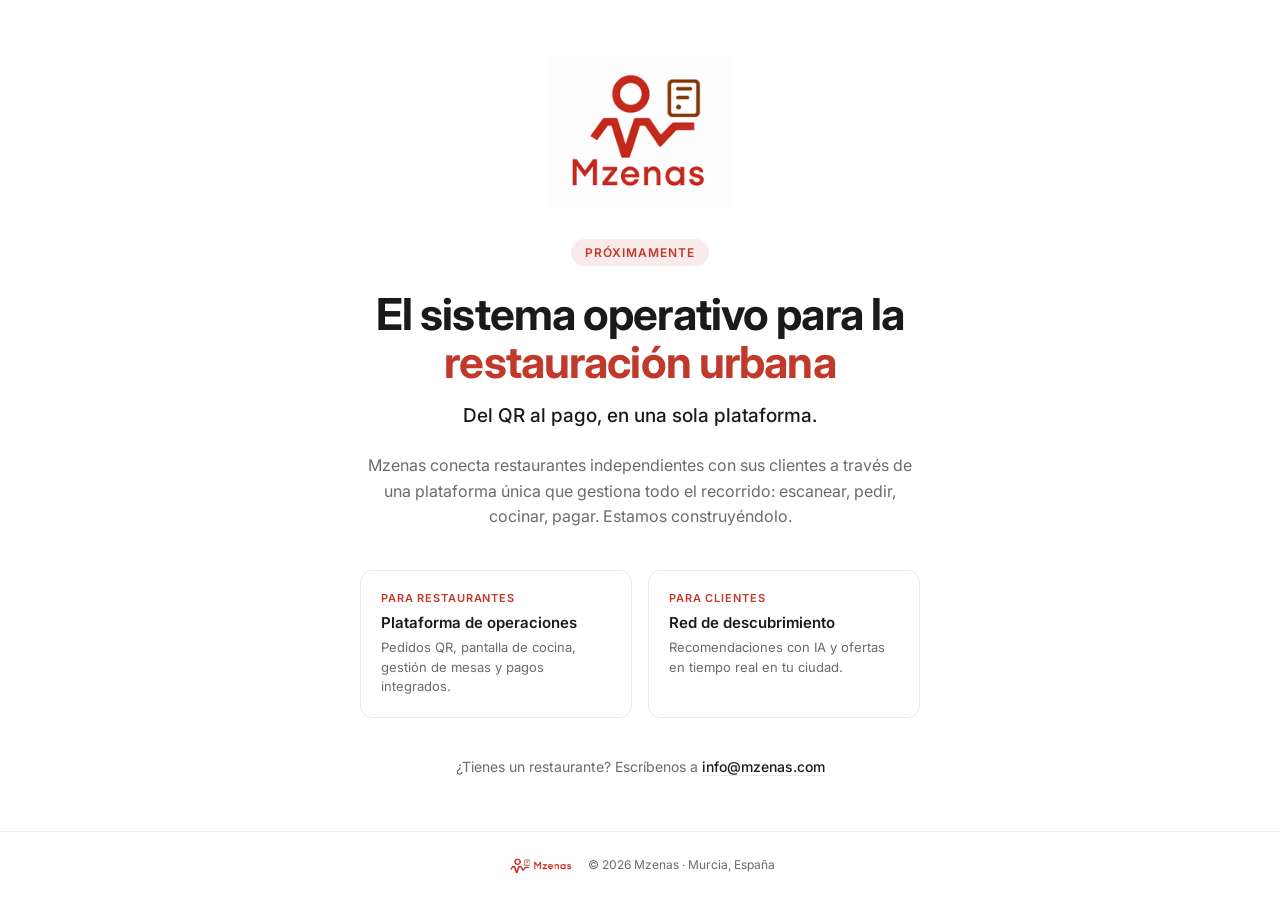
==== index.html @ a190f524 "Migrate site to official Mzenas branding Adopt the assets and palette from the 2026-04-25 branding p" ====
<!DOCTYPE html>
<html lang="es">
<head>
<meta charset="UTF-8">
<meta name="viewport" content="width=device-width, initial-scale=1.0">
<link rel="icon" type="image/png" href="assets/mzenas-favicon.png">
<link rel="apple-touch-icon" href="assets/mzenas-app-icon.png">
<title>Mzenas — El sistema operativo para la restauración urbana</title>
<meta name="description" content="Mzenas conecta restaurantes y clientes en una sola plataforma: desde el escaneo del QR hasta el pago. Próximamente.">
<meta name="theme-color" content="#C0392B">

<meta property="og:type" content="website">
<meta property="og:url" content="https://mzenas.com/">
<meta property="og:title" content="Mzenas — El sistema operativo para la restauración urbana">
<meta property="og:description" content="Mzenas conecta restaurantes y clientes en una sola plataforma: desde el escaneo del QR hasta el pago. Próximamente.">
<meta property="og:image" content="https://mzenas.com/assets/mzenas-logo-principal.png">
<meta name="twitter:card" content="summary_large_image">

<link rel="preconnect" href="https://fonts.googleapis.com">
<link rel="preconnect" href="https://fonts.gstatic.com" crossorigin>
<link href="https://fonts.googleapis.com/css2?family=Inter:wght@400;500;600;700&display=swap" rel="stylesheet">

<style>
*, *::before, *::after { box-sizing: border-box; margin: 0; padding: 0; }

:root {
  --primary: #1A1A1A;
  --accent: #C0392B;        /* Mzenas red — from official branding sheet */
  --accent-soft: rgba(192, 57, 43, 0.1);
  --secondary: #7B3F00;     /* Mzenas brown — from official branding sheet */
  --text: #1A1A1A;
  --muted: #6B6B6B;
  --surface: #FFFFFF;
  --line: #EAEAEA;
}

html, body { height: 100%; }

body {
  font-family: 'Inter', -apple-system, BlinkMacSystemFont, sans-serif;
  color: var(--text);
  background: var(--surface);
  -webkit-font-smoothing: antialiased;
  -moz-osx-font-smoothing: grayscale;
  display: flex;
  flex-direction: column;
  min-height: 100vh;
}

main {
  flex: 1;
  display: flex;
  align-items: center;
  justify-content: center;
  padding: 48px 24px;
}

.container {
  max-width: 560px;
  width: 100%;
  text-align: center;
}

.logo {
  width: 180px;
  height: auto;
  margin: 0 auto 32px;
  display: block;
}

.footer-mark {
  height: 20px;
  width: auto;
  vertical-align: middle;
  margin-right: 8px;
}

.badge {
  display: inline-block;
  font-size: 12px;
  font-weight: 600;
  letter-spacing: 0.08em;
  text-transform: uppercase;
  color: var(--accent);
  background: var(--accent-soft);
  padding: 6px 14px;
  border-radius: 24px;
  margin-bottom: 24px;
}

h1 {
  font-size: 44px;
  font-weight: 700;
  letter-spacing: -0.02em;
  line-height: 1.1;
  margin-bottom: 16px;
}

h1 .accent { color: var(--accent); }

.tagline {
  font-size: 19px;
  font-weight: 500;
  color: var(--text);
  margin-bottom: 24px;
  line-height: 1.4;
}

.description {
  font-size: 16px;
  color: var(--muted);
  line-height: 1.6;
  margin-bottom: 40px;
}

.pillars {
  display: grid;
  grid-template-columns: 1fr 1fr;
  gap: 16px;
  margin-bottom: 40px;
  text-align: left;
}

.pillar {
  padding: 20px;
  border: 1px solid var(--line);
  border-radius: 12px;
}

.pillar-label {
  font-size: 11px;
  font-weight: 600;
  letter-spacing: 0.08em;
  text-transform: uppercase;
  color: var(--accent);
  margin-bottom: 8px;
}

.pillar-title {
  font-size: 15px;
  font-weight: 600;
  margin-bottom: 6px;
}

.pillar-desc {
  font-size: 13px;
  color: var(--muted);
  line-height: 1.5;
}

.contact {
  font-size: 14px;
  color: var(--muted);
}

.contact a {
  color: var(--text);
  text-decoration: none;
  font-weight: 500;
  border-bottom: 1px solid var(--line);
  transition: border-color 200ms;
}

.contact a:hover { border-color: var(--accent); }

footer {
  padding: 24px;
  text-align: center;
  font-size: 12px;
  color: var(--muted);
  border-top: 1px solid var(--line);
}

@media (max-width: 560px) {
  h1 { font-size: 34px; }
  .tagline { font-size: 17px; }
  .pillars { grid-template-columns: 1fr; }
  .logo { width: 80px; height: 80px; }
}
</style>
</head>
<body>

<main>
  <div class="container">
    <img src="assets/mzenas-logo-vertical.png" alt="Mzenas" class="logo">
    <span class="badge">Próximamente</span>
    <h1>El sistema operativo para la <span class="accent">restauración urbana</span></h1>
    <p class="tagline">Del QR al pago, en una sola plataforma.</p>
    <p class="description">
      Mzenas conecta restaurantes independientes con sus clientes a través de una plataforma única que gestiona todo el recorrido: escanear, pedir, cocinar, pagar. Estamos construyéndolo.
    </p>

    <div class="pillars">
      <div class="pillar">
        <div class="pillar-label">Para restaurantes</div>
        <div class="pillar-title">Plataforma de operaciones</div>
        <div class="pillar-desc">Pedidos QR, pantalla de cocina, gestión de mesas y pagos integrados.</div>
      </div>
      <div class="pillar">
        <div class="pillar-label">Para clientes</div>
        <div class="pillar-title">Red de descubrimiento</div>
        <div class="pillar-desc">Recomendaciones con IA y ofertas en tiempo real en tu ciudad.</div>
      </div>
    </div>

    <p class="contact">
      ¿Tienes un restaurante? Escríbenos a <a href="mailto:info@mzenas.com">info@mzenas.com</a>
    </p>
  </div>
</main>

<footer>
  <img src="assets/mzenas-logo-principal.png" alt="" class="footer-mark" aria-hidden="true">
  © <span id="year"></span> Mzenas · Murcia, España
</footer>

<script>
  document.getElementById('year').textContent = new Date().getFullYear();
</script>

</body>
</html>
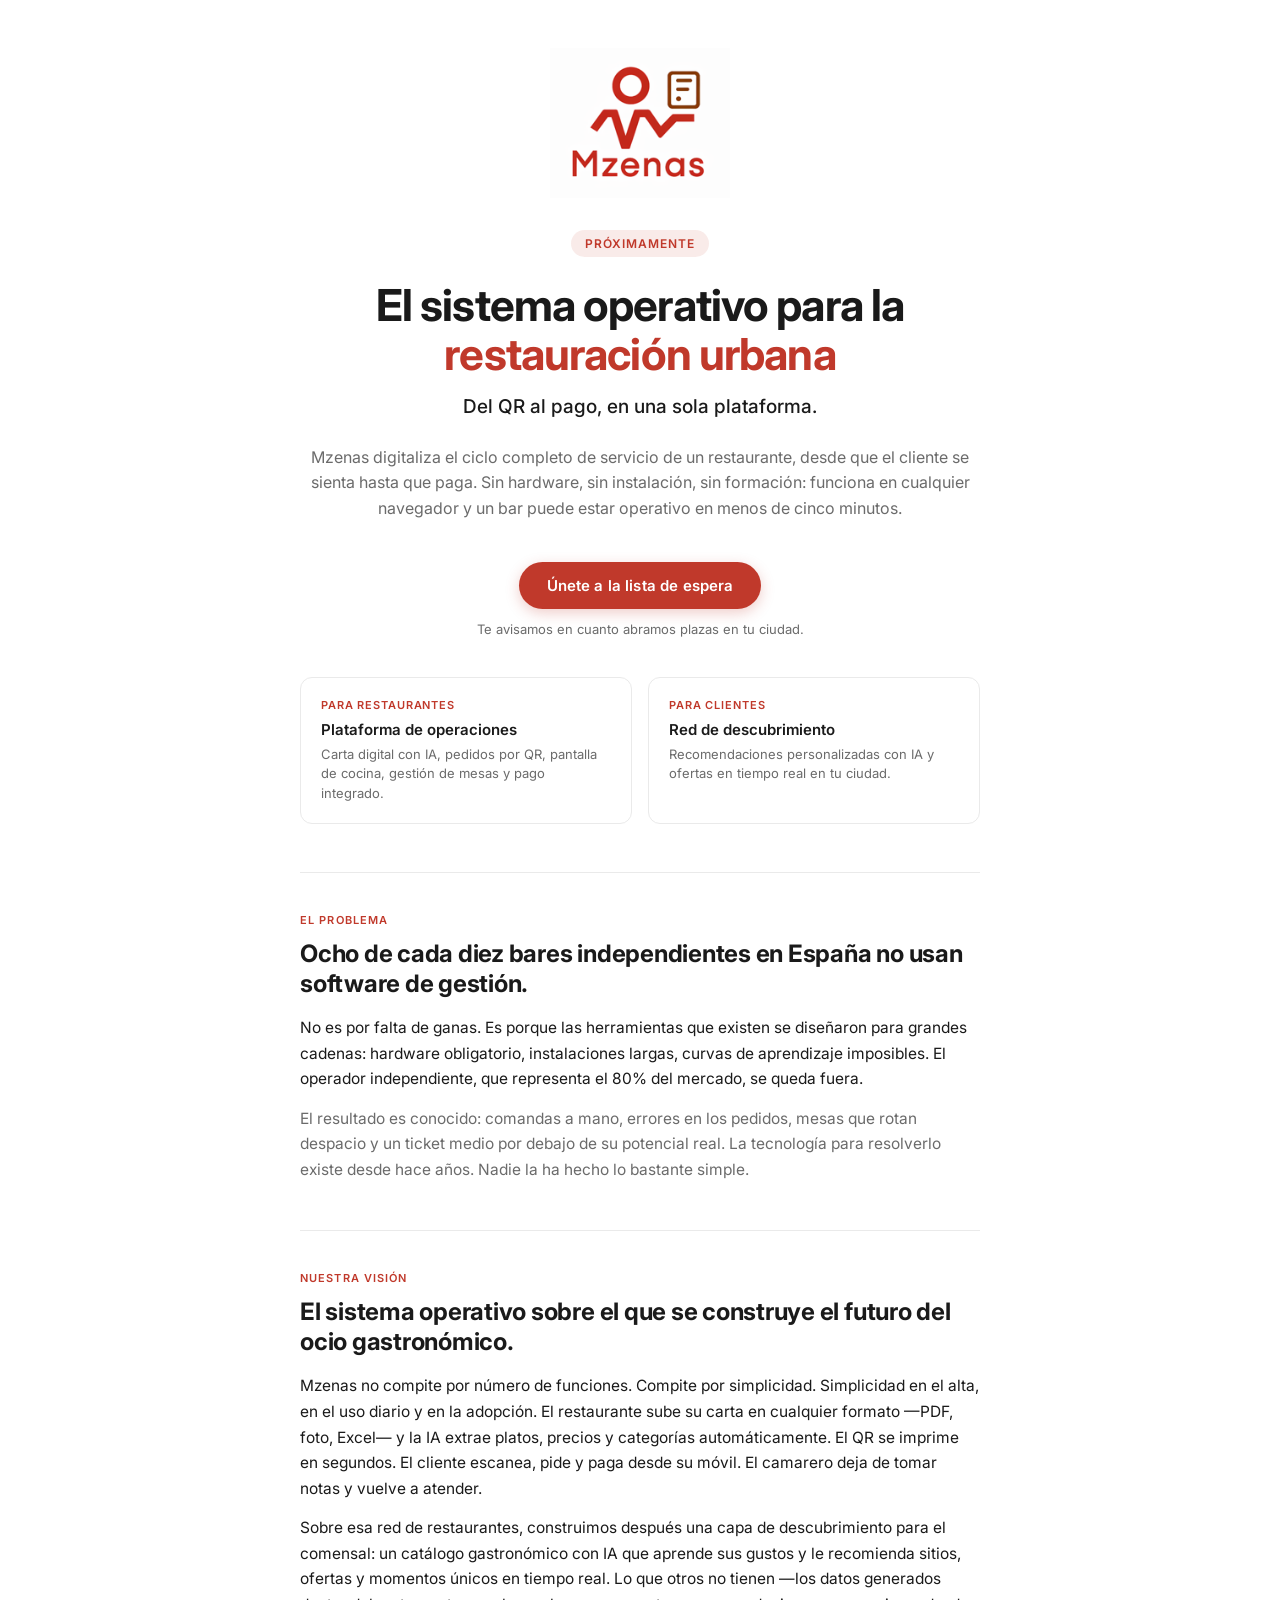
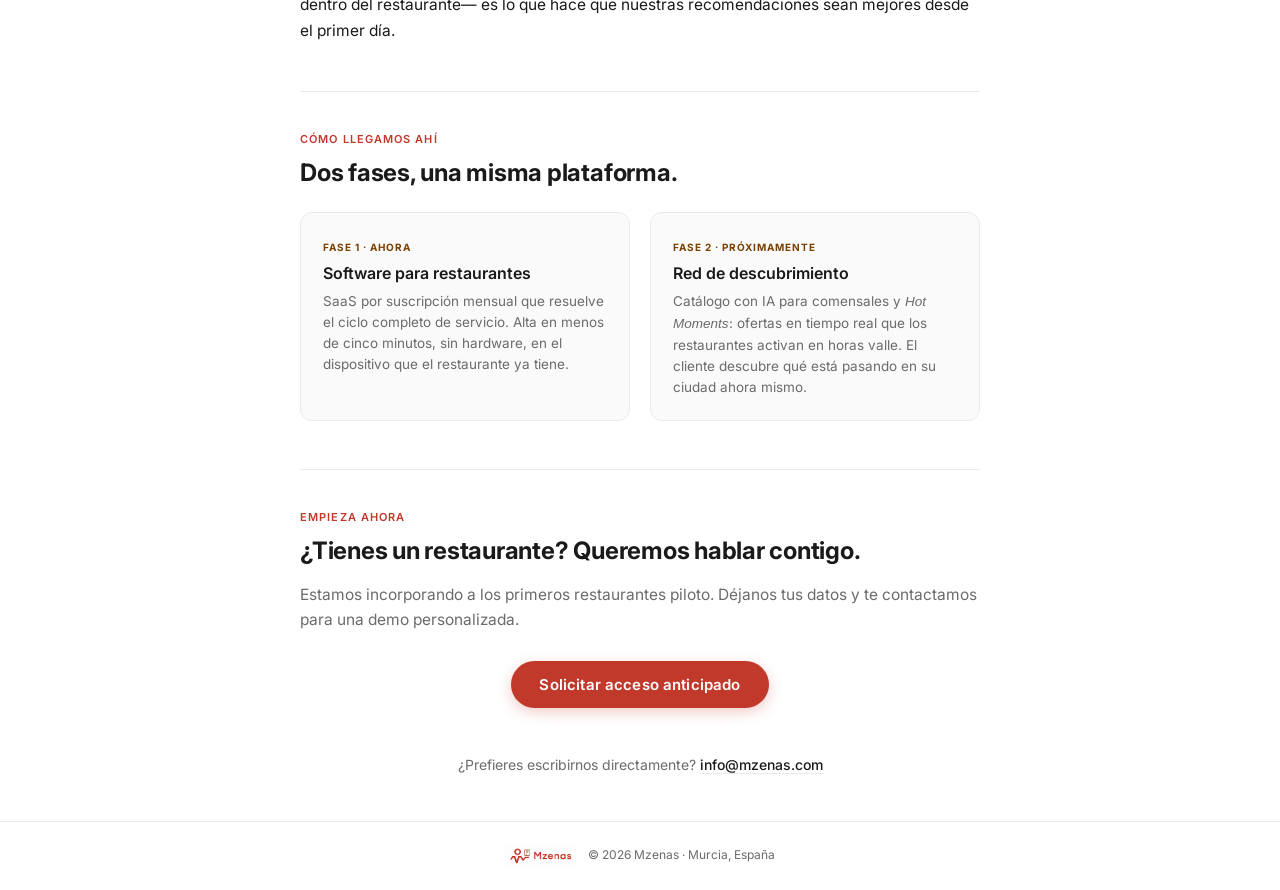
==== commit 88b080e8: "Turn the landing page into something visitors can actually act on The page was stuck between two job" ====
--- a/index.html
+++ b/index.html
@@ -3,8 +3,9 @@
 <head>
 <meta charset="UTF-8">
 <meta name="viewport" content="width=device-width, initial-scale=1.0">
-<link rel="icon" type="image/png" href="assets/mzenas-favicon.png">
-<link rel="apple-touch-icon" href="assets/mzenas-app-icon.png">
+<link rel="icon" type="image/png" href="assets/mzenas-favicon.png?v=4">
+<link rel="shortcut icon" href="/favicon.ico?v=4">
+<link rel="apple-touch-icon" href="assets/mzenas-app-icon.png?v=4">
 <title>Mzenas — El sistema operativo para la restauración urbana</title>
 <meta name="description" content="Mzenas conecta restaurantes y clientes en una sola plataforma: desde el escaneo del QR hasta el pago. Próximamente.">
 <meta name="theme-color" content="#C0392B">
@@ -56,9 +57,81 @@
 }
 
 .container {
-  max-width: 560px;
+  max-width: 680px;
   width: 100%;
   text-align: center;
+}
+
+.section {
+  text-align: left;
+  margin: 48px 0;
+  padding-top: 40px;
+  border-top: 1px solid var(--line);
+}
+
+.section-label {
+  font-size: 11px;
+  font-weight: 600;
+  letter-spacing: 0.1em;
+  text-transform: uppercase;
+  color: var(--accent);
+  margin-bottom: 12px;
+}
+
+.section h2 {
+  font-size: 24px;
+  font-weight: 700;
+  letter-spacing: -0.01em;
+  line-height: 1.25;
+  margin-bottom: 16px;
+}
+
+.section p {
+  font-size: 15.5px;
+  line-height: 1.65;
+  color: var(--text);
+  margin-bottom: 14px;
+}
+
+.section p.muted {
+  color: var(--muted);
+}
+
+.phases {
+  display: grid;
+  grid-template-columns: 1fr 1fr;
+  gap: 20px;
+  margin-top: 24px;
+}
+
+.phase {
+  padding: 22px;
+  border: 1px solid var(--line);
+  border-radius: 12px;
+  background: #FAFAFA;
+}
+
+.phase-tag {
+  display: inline-block;
+  font-size: 10px;
+  font-weight: 700;
+  letter-spacing: 0.1em;
+  text-transform: uppercase;
+  color: var(--secondary);
+  margin-bottom: 10px;
+}
+
+.phase h3 {
+  font-size: 16px;
+  font-weight: 600;
+  margin-bottom: 8px;
+}
+
+.phase p {
+  font-size: 13.5px;
+  line-height: 1.55;
+  color: var(--muted);
+  margin: 0;
 }
 
 .logo {
@@ -163,6 +236,43 @@
 
 .contact a:hover { border-color: var(--accent); }
 
+.cta {
+  display: inline-block;
+  background: var(--accent);
+  color: #FFFFFF;
+  font-size: 15px;
+  font-weight: 600;
+  letter-spacing: 0.01em;
+  text-decoration: none;
+  padding: 14px 28px;
+  border-radius: 999px;
+  transition: transform 200ms, box-shadow 200ms, background 200ms;
+  box-shadow: 0 4px 14px rgba(192, 57, 43, 0.25);
+}
+
+.cta:hover {
+  background: #A83024;
+  transform: translateY(-1px);
+  box-shadow: 0 6px 18px rgba(192, 57, 43, 0.35);
+}
+
+.cta-sub {
+  display: block;
+  font-size: 13px;
+  color: var(--muted);
+  margin-top: 12px;
+}
+
+.cta-block {
+  margin: 8px 0 40px;
+}
+
+.section .cta-block {
+  text-align: center;
+  margin-top: 28px;
+  margin-bottom: 0;
+}
+
 footer {
   padding: 24px;
   text-align: center;
@@ -174,7 +284,8 @@
 @media (max-width: 560px) {
   h1 { font-size: 34px; }
   .tagline { font-size: 17px; }
-  .pillars { grid-template-columns: 1fr; }
+  .pillars, .phases { grid-template-columns: 1fr; }
+  .section h2 { font-size: 22px; }
   .logo { width: 80px; height: 80px; }
 }
 </style>
@@ -188,24 +299,69 @@
     <h1>El sistema operativo para la <span class="accent">restauración urbana</span></h1>
     <p class="tagline">Del QR al pago, en una sola plataforma.</p>
     <p class="description">
-      Mzenas conecta restaurantes independientes con sus clientes a través de una plataforma única que gestiona todo el recorrido: escanear, pedir, cocinar, pagar. Estamos construyéndolo.
+      Mzenas digitaliza el ciclo completo de servicio de un restaurante, desde que el cliente se sienta hasta que paga. Sin hardware, sin instalación, sin formación: funciona en cualquier navegador y un bar puede estar operativo en menos de cinco minutos.
     </p>
+
+    <div class="cta-block">
+      <a href="https://forms.gle/9842i84RXUTbk3yk9" class="cta" target="_blank" rel="noopener">Únete a la lista de espera</a>
+      <span class="cta-sub">Te avisamos en cuanto abramos plazas en tu ciudad.</span>
+    </div>
 
     <div class="pillars">
       <div class="pillar">
         <div class="pillar-label">Para restaurantes</div>
         <div class="pillar-title">Plataforma de operaciones</div>
-        <div class="pillar-desc">Pedidos QR, pantalla de cocina, gestión de mesas y pagos integrados.</div>
+        <div class="pillar-desc">Carta digital con IA, pedidos por QR, pantalla de cocina, gestión de mesas y pago integrado.</div>
       </div>
       <div class="pillar">
         <div class="pillar-label">Para clientes</div>
         <div class="pillar-title">Red de descubrimiento</div>
-        <div class="pillar-desc">Recomendaciones con IA y ofertas en tiempo real en tu ciudad.</div>
+        <div class="pillar-desc">Recomendaciones personalizadas con IA y ofertas en tiempo real en tu ciudad.</div>
       </div>
     </div>
 
+    <section class="section">
+      <div class="section-label">El problema</div>
+      <h2>Ocho de cada diez bares independientes en España no usan software de gestión.</h2>
+      <p>No es por falta de ganas. Es porque las herramientas que existen se diseñaron para grandes cadenas: hardware obligatorio, instalaciones largas, curvas de aprendizaje imposibles. El operador independiente, que representa el 80% del mercado, se queda fuera.</p>
+      <p class="muted">El resultado es conocido: comandas a mano, errores en los pedidos, mesas que rotan despacio y un ticket medio por debajo de su potencial real. La tecnología para resolverlo existe desde hace años. Nadie la ha hecho lo bastante simple.</p>
+    </section>
+
+    <section class="section">
+      <div class="section-label">Nuestra visión</div>
+      <h2>El sistema operativo sobre el que se construye el futuro del ocio gastronómico.</h2>
+      <p>Mzenas no compite por número de funciones. Compite por simplicidad. Simplicidad en el alta, en el uso diario y en la adopción. El restaurante sube su carta en cualquier formato —PDF, foto, Excel— y la IA extrae platos, precios y categorías automáticamente. El QR se imprime en segundos. El cliente escanea, pide y paga desde su móvil. El camarero deja de tomar notas y vuelve a atender.</p>
+      <p>Sobre esa red de restaurantes, construimos después una capa de descubrimiento para el comensal: un catálogo gastronómico con IA que aprende sus gustos y le recomienda sitios, ofertas y momentos únicos en tiempo real. Lo que otros no tienen —los datos generados dentro del restaurante— es lo que hace que nuestras recomendaciones sean mejores desde el primer día.</p>
+    </section>
+
+    <section class="section">
+      <div class="section-label">Cómo llegamos ahí</div>
+      <h2>Dos fases, una misma plataforma.</h2>
+      <div class="phases">
+        <div class="phase">
+          <div class="phase-tag">Fase 1 · Ahora</div>
+          <h3>Software para restaurantes</h3>
+          <p>SaaS por suscripción mensual que resuelve el ciclo completo de servicio. Alta en menos de cinco minutos, sin hardware, en el dispositivo que el restaurante ya tiene.</p>
+        </div>
+        <div class="phase">
+          <div class="phase-tag">Fase 2 · Próximamente</div>
+          <h3>Red de descubrimiento</h3>
+          <p>Catálogo con IA para comensales y <em>Hot Moments</em>: ofertas en tiempo real que los restaurantes activan en horas valle. El cliente descubre qué está pasando en su ciudad ahora mismo.</p>
+        </div>
+      </div>
+    </section>
+
+    <section class="section">
+      <div class="section-label">Empieza ahora</div>
+      <h2>¿Tienes un restaurante? Queremos hablar contigo.</h2>
+      <p class="muted">Estamos incorporando a los primeros restaurantes piloto. Déjanos tus datos y te contactamos para una demo personalizada.</p>
+      <div class="cta-block">
+        <a href="https://forms.gle/9842i84RXUTbk3yk9" class="cta" target="_blank" rel="noopener">Solicitar acceso anticipado</a>
+      </div>
+    </section>
+
     <p class="contact">
-      ¿Tienes un restaurante? Escríbenos a <a href="mailto:info@mzenas.com">info@mzenas.com</a>
+      ¿Prefieres escribirnos directamente? <a href="mailto:info@mzenas.com">info@mzenas.com</a>
     </p>
   </div>
 </main>
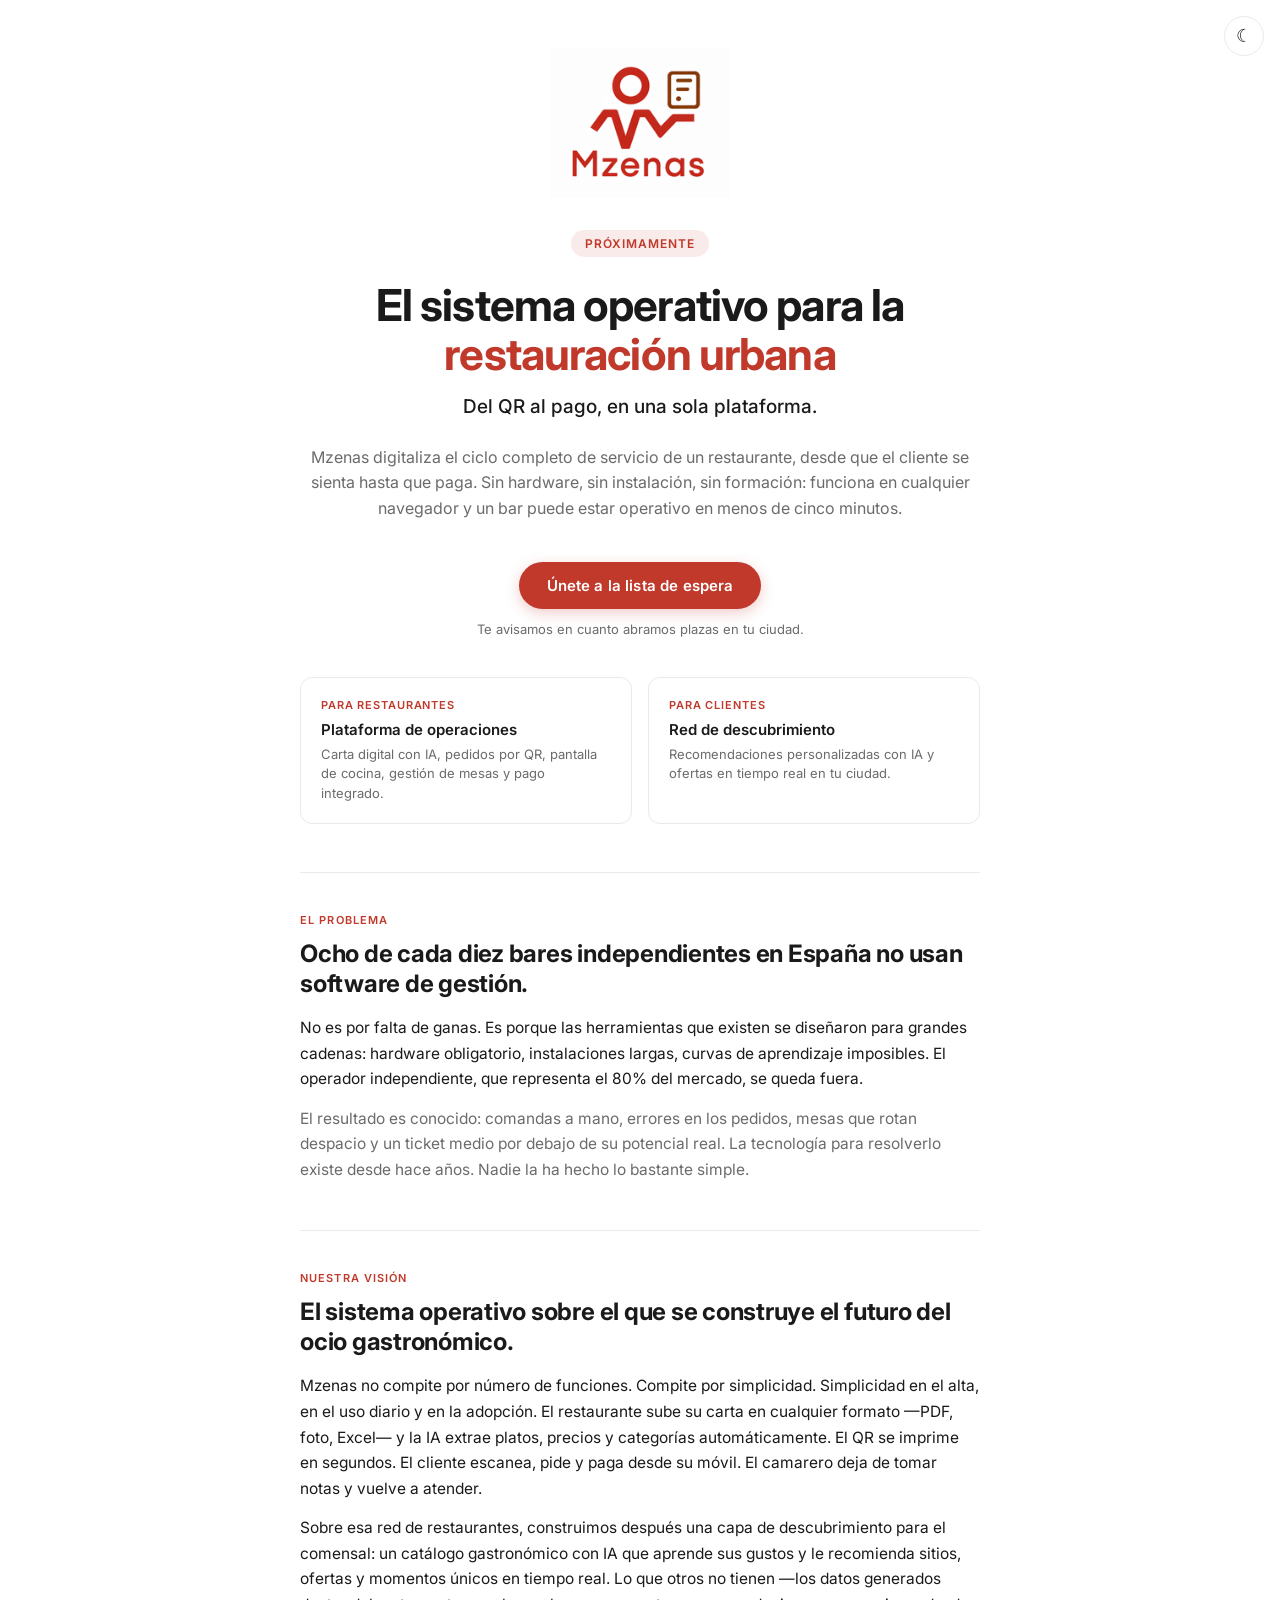
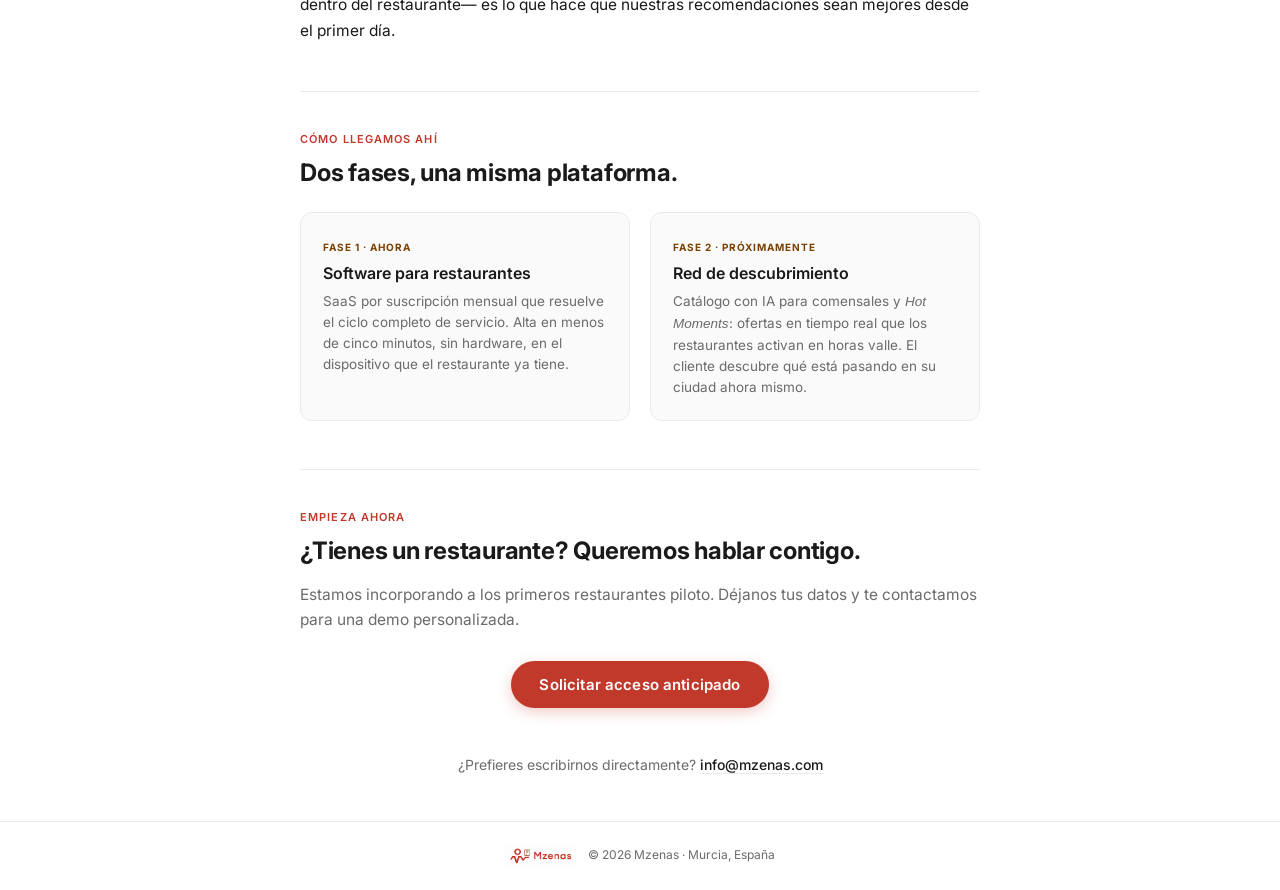
==== commit 1153caf1: "Add dark mode toggle to landing page Visitors increasingly expect a site to respect their OS-level d" ====
--- a/index.html
+++ b/index.html
@@ -8,7 +8,22 @@
 <link rel="apple-touch-icon" href="assets/mzenas-app-icon.png?v=4">
 <title>Mzenas — El sistema operativo para la restauración urbana</title>
 <meta name="description" content="Mzenas conecta restaurantes y clientes en una sola plataforma: desde el escaneo del QR hasta el pago. Próximamente.">
-<meta name="theme-color" content="#C0392B">
+<meta name="theme-color" content="#C0392B" id="theme-color-meta">
+
+<script>
+  // Apply theme before paint to avoid a flash of the wrong palette.
+  (function () {
+    try {
+      var stored = localStorage.getItem('mzenas-theme');
+      var prefersDark = window.matchMedia('(prefers-color-scheme: dark)').matches;
+      var theme = stored || (prefersDark ? 'dark' : 'light');
+      document.documentElement.setAttribute('data-theme', theme);
+    } catch (e) {
+      // localStorage may be unavailable (private mode, sandboxed iframe); fall back to light.
+      document.documentElement.setAttribute('data-theme', 'light');
+    }
+  })();
+</script>
 
 <meta property="og:type" content="website">
 <meta property="og:url" content="https://mzenas.com/">
@@ -32,7 +47,24 @@
   --text: #1A1A1A;
   --muted: #6B6B6B;
   --surface: #FFFFFF;
+  --surface-alt: #FAFAFA;
   --line: #EAEAEA;
+  --cta-shadow: rgba(192, 57, 43, 0.25);
+  --cta-shadow-hover: rgba(192, 57, 43, 0.35);
+}
+
+:root[data-theme="dark"] {
+  --primary: #F5F5F5;
+  --accent: #E74C3C;        /* lifted red for contrast on dark backgrounds */
+  --accent-soft: rgba(231, 76, 60, 0.18);
+  --secondary: #C08A5C;     /* lifted brown for readability on dark */
+  --text: #F5F5F5;
+  --muted: #A0A0A0;
+  --surface: #121212;
+  --surface-alt: #1E1E1E;
+  --line: #2A2A2A;
+  --cta-shadow: rgba(0, 0, 0, 0.45);
+  --cta-shadow-hover: rgba(0, 0, 0, 0.6);
 }
 
 html, body { height: 100%; }
@@ -46,6 +78,44 @@
   display: flex;
   flex-direction: column;
   min-height: 100vh;
+  transition: background-color 200ms ease, color 200ms ease;
+}
+
+.section, .pillar, .phase, .contact a, footer {
+  transition: background-color 200ms ease, color 200ms ease, border-color 200ms ease;
+}
+
+.theme-toggle {
+  position: fixed;
+  top: 16px;
+  right: 16px;
+  z-index: 10;
+  width: 40px;
+  height: 40px;
+  border-radius: 999px;
+  border: 1px solid var(--line);
+  background: var(--surface);
+  color: var(--text);
+  cursor: pointer;
+  display: inline-flex;
+  align-items: center;
+  justify-content: center;
+  font-size: 18px;
+  line-height: 1;
+  transition: background-color 200ms ease, color 200ms ease, border-color 200ms ease, transform 200ms ease;
+}
+
+.theme-toggle:hover {
+  border-color: var(--accent);
+  transform: translateY(-1px);
+}
+
+.theme-toggle .icon-dark { display: none; }
+:root[data-theme="dark"] .theme-toggle .icon-light { display: none; }
+:root[data-theme="dark"] .theme-toggle .icon-dark { display: inline; }
+
+@media (max-width: 560px) {
+  .theme-toggle { width: 36px; height: 36px; font-size: 16px; top: 12px; right: 12px; }
 }
 
 main {
@@ -108,7 +178,7 @@
   padding: 22px;
   border: 1px solid var(--line);
   border-radius: 12px;
-  background: #FAFAFA;
+  background: var(--surface-alt);
 }
 
 .phase-tag {
@@ -247,13 +317,13 @@
   padding: 14px 28px;
   border-radius: 999px;
   transition: transform 200ms, box-shadow 200ms, background 200ms;
-  box-shadow: 0 4px 14px rgba(192, 57, 43, 0.25);
+  box-shadow: 0 4px 14px var(--cta-shadow);
 }
 
 .cta:hover {
   background: #A83024;
   transform: translateY(-1px);
-  box-shadow: 0 6px 18px rgba(192, 57, 43, 0.35);
+  box-shadow: 0 6px 18px var(--cta-shadow-hover);
 }
 
 .cta-sub {
@@ -291,6 +361,11 @@
 </style>
 </head>
 <body>
+
+<button type="button" class="theme-toggle" id="theme-toggle" aria-label="Cambiar tema" aria-pressed="false" title="Cambiar tema">
+  <span class="icon-light" aria-hidden="true">☾</span>
+  <span class="icon-dark" aria-hidden="true">☀</span>
+</button>
 
 <main>
   <div class="container">
@@ -373,6 +448,38 @@
 
 <script>
   document.getElementById('year').textContent = new Date().getFullYear();
+
+  // Theme toggle: persist explicit user choice, otherwise keep following the system.
+  (function () {
+    var root = document.documentElement;
+    var btn = document.getElementById('theme-toggle');
+    var meta = document.getElementById('theme-color-meta');
+    var mq = window.matchMedia('(prefers-color-scheme: dark)');
+
+    function sync() {
+      var theme = root.getAttribute('data-theme') || 'light';
+      btn.setAttribute('aria-pressed', theme === 'dark' ? 'true' : 'false');
+      if (meta) meta.setAttribute('content', theme === 'dark' ? '#121212' : '#C0392B');
+    }
+
+    btn.addEventListener('click', function () {
+      var next = root.getAttribute('data-theme') === 'dark' ? 'light' : 'dark';
+      root.setAttribute('data-theme', next);
+      try { localStorage.setItem('mzenas-theme', next); } catch (e) {}
+      sync();
+    });
+
+    // When the user has not set an explicit preference, follow the OS.
+    mq.addEventListener('change', function (e) {
+      var hasOverride = false;
+      try { hasOverride = !!localStorage.getItem('mzenas-theme'); } catch (err) {}
+      if (hasOverride) return;
+      root.setAttribute('data-theme', e.matches ? 'dark' : 'light');
+      sync();
+    });
+
+    sync();
+  })();
 </script>
 
 </body>
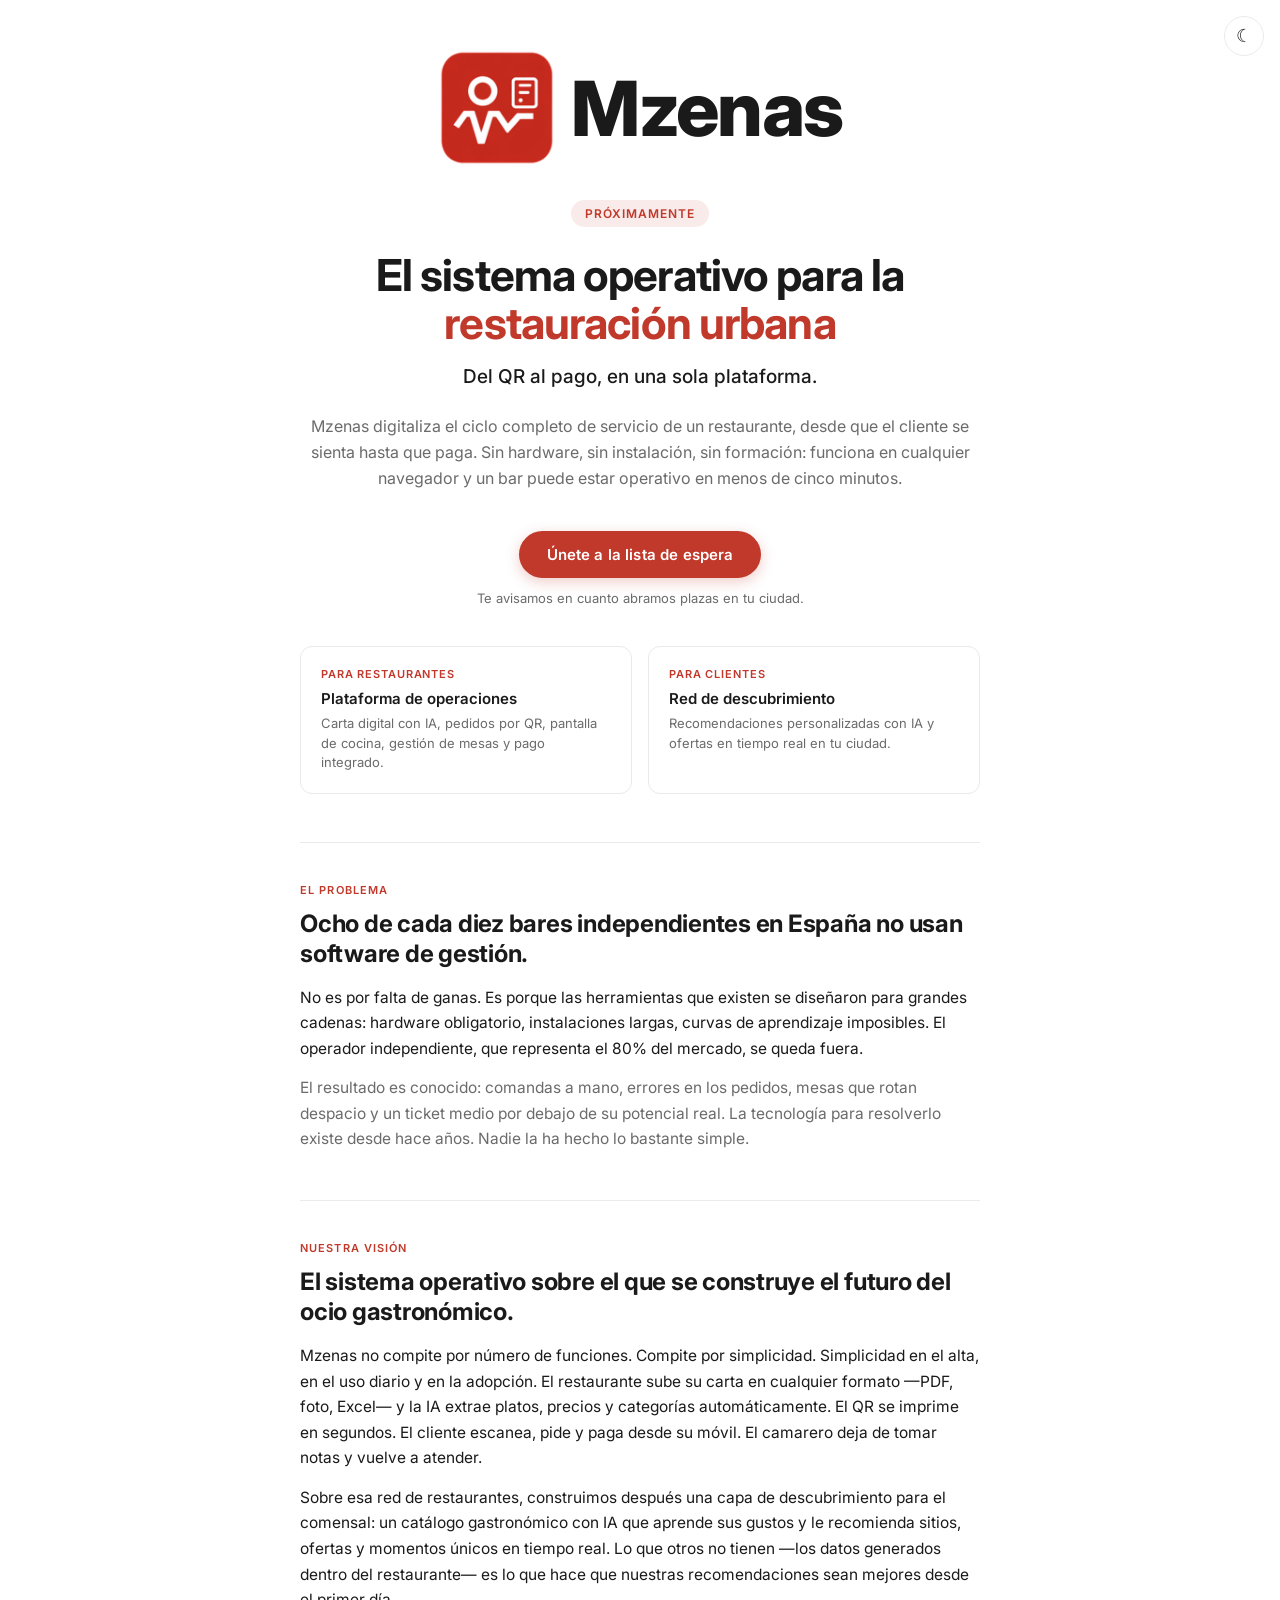
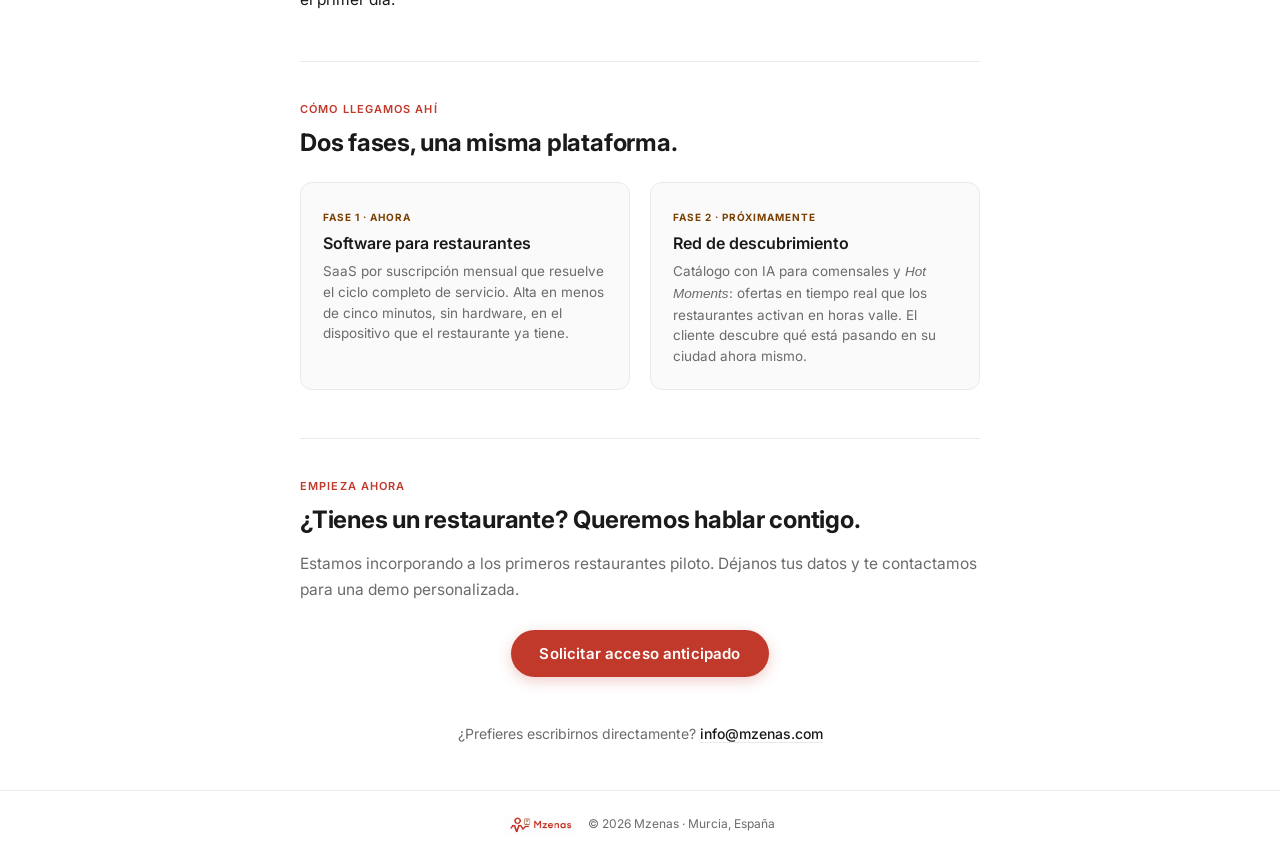
==== commit 65cfa467: "Align landing page logo with favicon brand mark The old landing hero used mzenas-logo-vertical.png, " ====
--- a/index.html
+++ b/index.html
@@ -205,10 +205,28 @@
 }
 
 .logo {
-  width: 180px;
-  height: auto;
+  display: flex;
+  align-items: center;
+  justify-content: center;
+  gap: 14px;
   margin: 0 auto 32px;
+  text-decoration: none;
+  color: var(--text);
+}
+
+.logo img {
+  width: 120px;
+  height: 120px;
   display: block;
+  flex-shrink: 0;
+}
+
+.logo-text {
+  font-size: 76px;
+  font-weight: 800;
+  letter-spacing: -0.02em;
+  line-height: 1;
+  color: var(--text);
 }
 
 .footer-mark {
@@ -356,7 +374,9 @@
   .tagline { font-size: 17px; }
   .pillars, .phases { grid-template-columns: 1fr; }
   .section h2 { font-size: 22px; }
-  .logo { width: 80px; height: 80px; }
+  .logo { gap: 14px; }
+  .logo img { width: 78px; height: 78px; }
+  .logo-text { font-size: 52px; }
 }
 </style>
 </head>
@@ -369,7 +389,10 @@
 
 <main>
   <div class="container">
-    <img src="assets/mzenas-logo-vertical.png" alt="Mzenas" class="logo">
+    <div class="logo">
+      <img src="assets/mzenas-favicon.png" alt="" aria-hidden="true">
+      <span class="logo-text">Mzenas</span>
+    </div>
     <span class="badge">Próximamente</span>
     <h1>El sistema operativo para la <span class="accent">restauración urbana</span></h1>
     <p class="tagline">Del QR al pago, en una sola plataforma.</p>
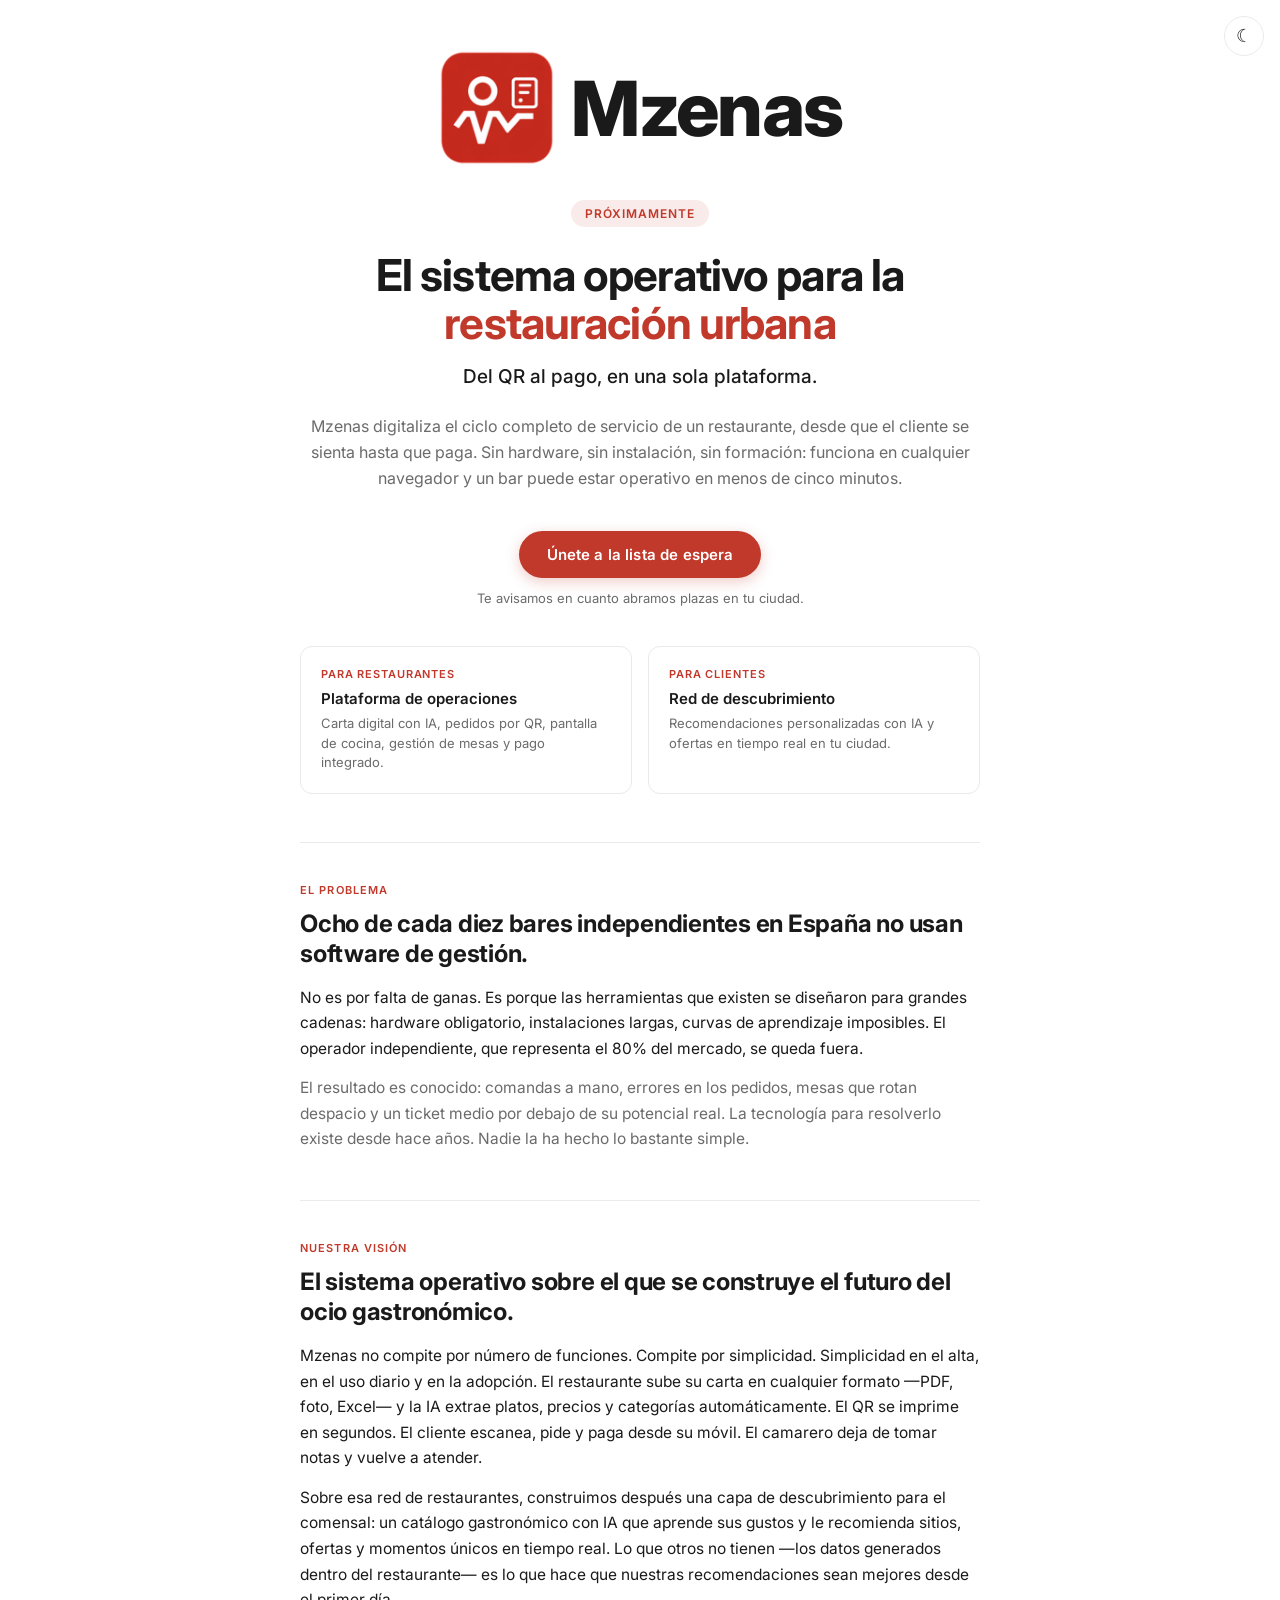
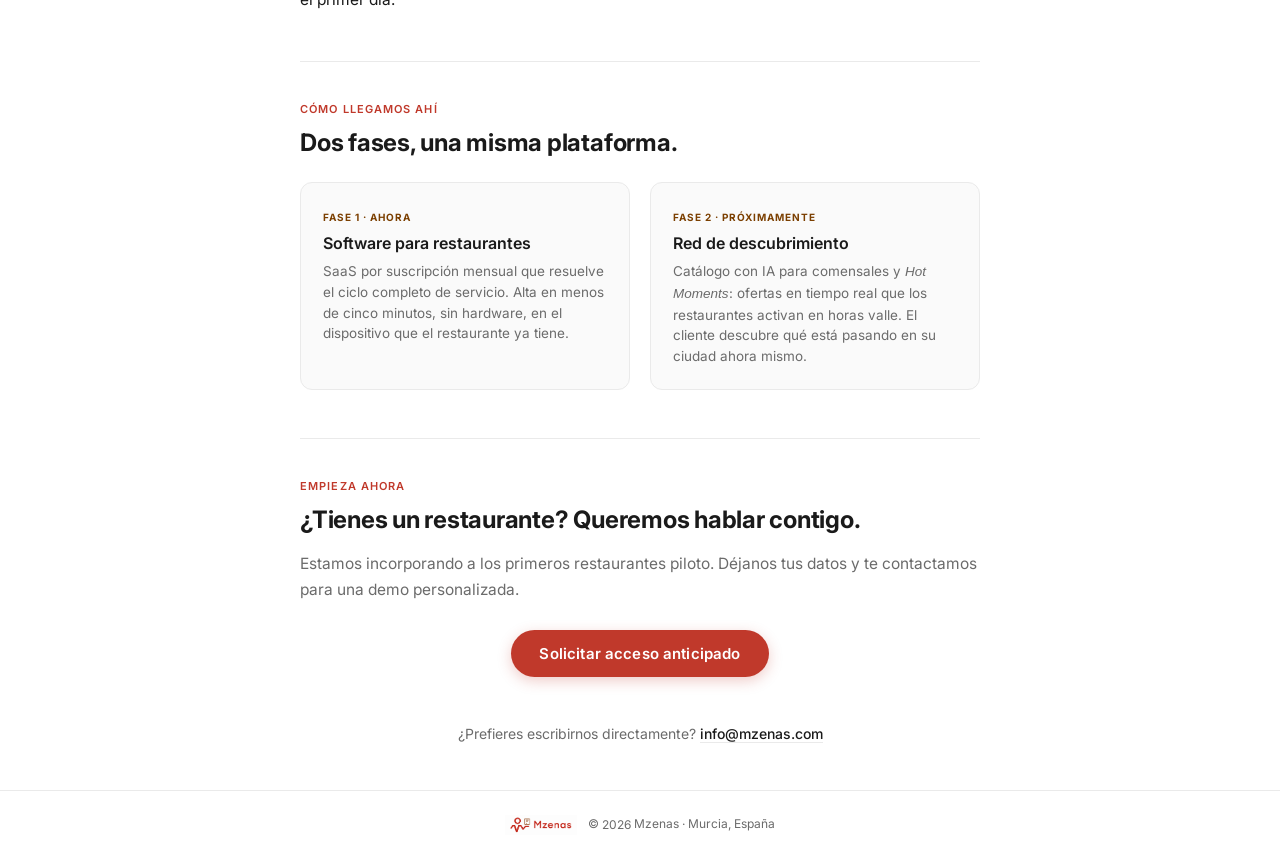
==== commit 57b9ee19: "Route restaurant CTA to the dedicated restaurant waitlist form The landing page had both CTAs pointi" ====
--- a/index.html
+++ b/index.html
@@ -454,7 +454,7 @@
       <h2>¿Tienes un restaurante? Queremos hablar contigo.</h2>
       <p class="muted">Estamos incorporando a los primeros restaurantes piloto. Déjanos tus datos y te contactamos para una demo personalizada.</p>
       <div class="cta-block">
-        <a href="https://forms.gle/9842i84RXUTbk3yk9" class="cta" target="_blank" rel="noopener">Solicitar acceso anticipado</a>
+        <a href="https://forms.gle/RbjmJ5Gn8QJsUXKGA" class="cta" target="_blank" rel="noopener">Solicitar acceso anticipado</a>
       </div>
     </section>
 
